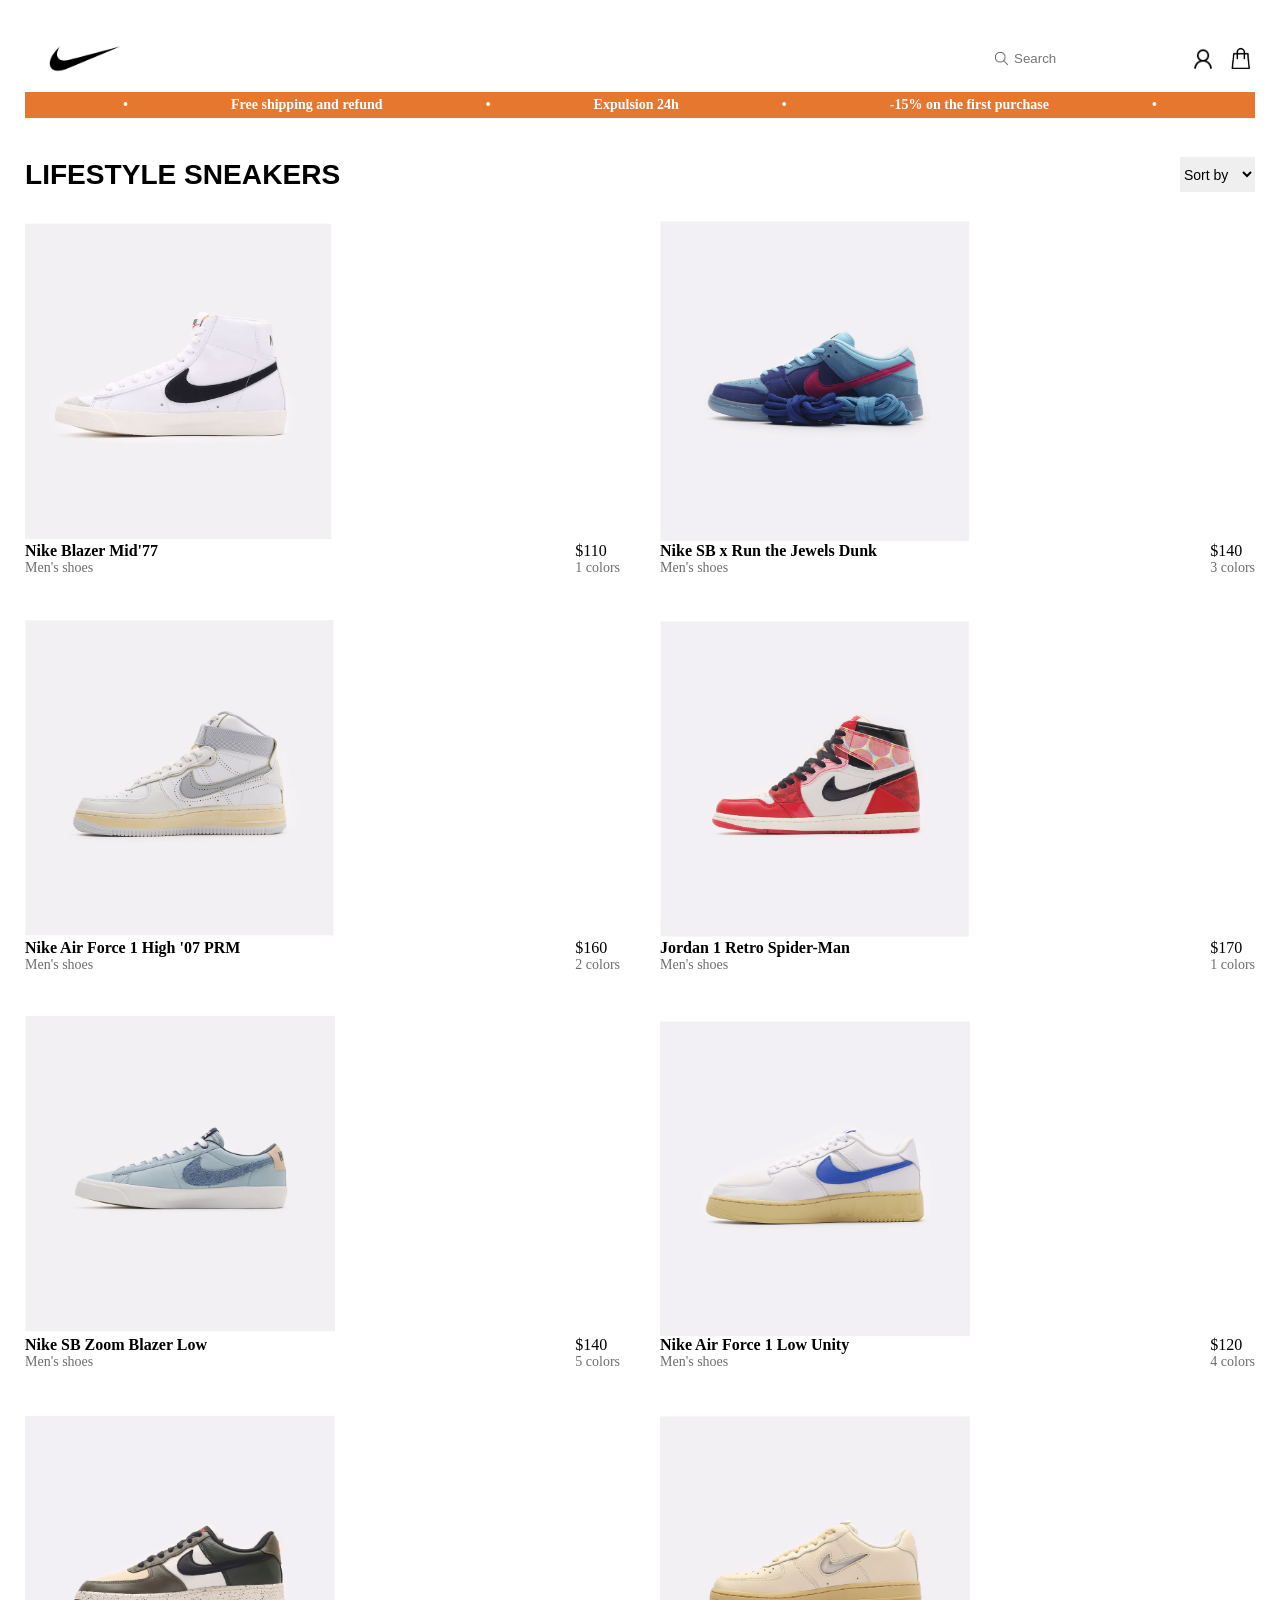
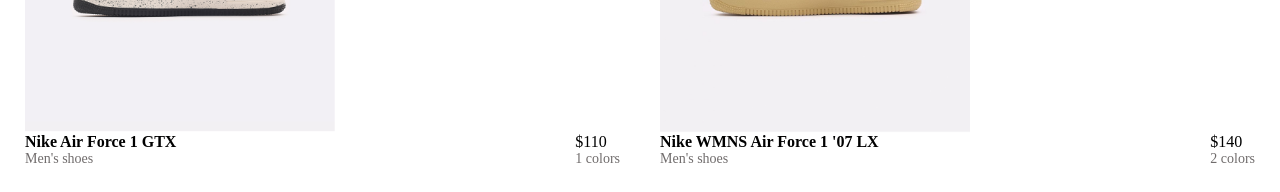
==== index.html @ 1c79cba8 "Folder Structure Changes" ====
<!DOCTYPE html>
<html>
    <head>
        <title>Sneakers</title>
        <link rel="stylesheet" href="assets/css/style.css">
    </head>
    
    <body>
        <header>
            <div class="top">
                <img src="assets/images/nike logo.png"  alt="nike logo" width="120">
                <div class="top-right">
                    <form class="search">
                        <button type="submit" id="submit">
                            <img src="assets/images/search.png" alt="search" width="15" >   
                        </button>
                        <input
                            type="search"
                            name="search"
                            placeholder="Search"
                            id="search"
                            >
                    </form>
                    <img src="assets/images/user.png" alt="user_logo" width="28">
                    <img src="assets/images/shopping_bag.jpg" alt="shopping_bag" width="28">
                </div>
            </div>

            <div class="header">
                <div>•</div>
                <div>Free shipping and refund</div>
                <div>•</div>
                <div>Expulsion 24h</div>
                <div>•</div>
                <div>-15% on the first purchase</div>
                <div>•</div>
            </div>
        </header>

        <div class="category">
            <div><h3>LIFESTYLE SNEAKERS</h3></div>
            <div>
                <form>
                    <select id="sort" name="sort">
                        <option>Sort by</option>
                    </select>
                </form>
            </div>
        </div>

        <div class="products">
            <div class="product">
                <div><img src="assets/images/blazer_mid.png" alt="nike_blazer_mid" ></div>
                <div class="productinfo">
                    <div>
                        <h3>Nike Blazer Mid'77</h3>
                        <h5>Men's shoes</h5>
                    </div>
                    <div>
                        <h3 class="price">$110</h3>
                        <h5>1 colors</h5>
                    </div> 
                </div>
            </div>

            <div class="product">
            <div><img src="assets/images/jewels_dunk.png" alt="nike_jewels_dunk"></div>
                <div class="productinfo">
                    <div>
                        <h3>Nike SB x Run the Jewels Dunk</h3>
                        <h5>Men's shoes</h5>
                    </div>
                    <div>
                        <h3 class="price">$140</h3>
                        <h5>3 colors</h5>
                    </div> 
                </div>
            </div>

            <div class="product">
            <div><img src="assets/images/air_force_1.png" alt="nike_air_force"></div>
            <div class="productinfo">
                <div>
                    <h3>Nike Air Force 1 High '07 PRM</h3>
                    <h5>Men's shoes</h5>
                </div>
                <div>
                    <h3 class="price">$160</h3>
                    <h5>2 colors</h5>
                </div> 
            </div>
            </div>

            <div class="product">
            <div><img src="assets/images/jordan_1_retro.png" alt="nike_jordan_retro"></div>
            <div class="productinfo">
                <div>
                    <h3>Jordan 1 Retro Spider-Man</h3>
                    <h5>Men's shoes</h5>
                </div>
                <div>
                    <h3 class="price">$170</h3>
                    <h5>1 colors</h5>
                </div> 
            </div>
            </div>

            <div class="product">
                <div><img src="assets/images/SB_zoom.png" alt="nike_SB_zoom" ></div>
                <div class="productinfo">
                    <div>
                        <h3>Nike SB Zoom Blazer Low</h3>
                        <h5>Men's shoes</h5>
                    </div>
                    <div>
                        <h3 class="price">$140</h3>
                        <h5>5 colors</h5>
                    </div> 
                </div>
            </div>

            <div class="product">
                <div><img src="assets/images/air_force_1_low.png" alt="nike_airforce1_low" ></div>
                <div class="productinfo">
                    <div>
                        <h3>Nike Air Force 1 Low Unity</h3>
                        <h5>Men's shoes</h5>
                    </div>
                    <div>
                        <h3 class="price">$120</h3>
                        <h5>4 colors</h5>
                    </div> 
                </div>
            </div>

            <div class="product">
                <div><img src="assets/images/force_1_gtx.png" alt="nike_airforce1_gtx" ></div>
                <div class="productinfo">
                    <div>
                        <h3>Nike Air Force 1 GTX</h3>
                        <h5>Men's shoes</h5>
                    </div>
                    <div>
                        <h3 class="price">$110</h3>
                        <h5>1 colors</h5>
                    </div> 
                </div>
            </div>

            <div class="product">
                <div><img src="assets/images/'07_lx.png" alt="nike_07_lx" ></div>
                <div class="productinfo">
                    <div>
                        <h3>Nike WMNS Air Force 1 '07 LX</h3>
                        <h5>Men's shoes</h5>
                    </div>
                    <div>
                        <h3 class="price">$140</h3>
                        <h5>2 colors</h5>
                    </div> 
                </div>
            </div>

        </div>


    </body>
</html>
---- assets/css/style.css ----
body {
    margin: 25px;

}

.header{
    display:flex;
    background-color: rgb(230, 119, 46);
    justify-content: space-evenly;
    
}

.header div{
    padding: 2px;
    margin: 3px;
    font-weight: bold;
    font-size: 14px;
    color: #ffffff;
}

.top {
    display: flex;
    justify-content: space-between;
    align-items: center; 
}

.top-right{
    display:flex;
    align-items: center;
    gap: 10px;
    
}

.search {
    display: flex;
    align-items: center;
}

#search {
    width: 170px;
    height: 20px;
    padding: 5px;
    border: 0;
}

#submit {
    border: none;
    background: none;
    padding: 0;
    display: flex;
    cursor: pointer;
}

.category{
    display:flex;
    margin-top: 12px;
    background-color: rgb(255, 255, 255);
    justify-content: space-between;
    align-items: center;
}

.category div{
    margin: none;
    font-size: 24px;
    font-family: 'Franklin Gothic Medium', 'Arial Narrow', Arial, sans-serif;
}


#sort {
    width: 75px;
    height: 35px;
    padding: 0 ;
    border: none;
    font-size: 14px;
   
}



.products{
    display: grid;
    grid-template-columns: repeat(4, 1fr);
    justify-content: space-evenly ;
    align-items: center;
    gap: 40px;

}

.products img{
    width: 310px;
    height: 323px;
    display: block;
    justify-self: center;
}

@media (max-width: 1439px) {
    .products{
        display: grid;
        grid-template-columns: repeat(2, 1fr);
        justify-content: space-evenly ;
        align-items: center;
        gap: 40px;
    }
    
}

.product{
    display: flex;
    flex-direction: column;
    justify-content: space-around;
    
}

.productinfo{
    display: flex;
    justify-content:space-between;
    align-items: center;
    font-size: 15px;
    
    
}

.productinfo h3{
    font-size: 16px;
    justify-self: flex-end;
    margin: 0;

}

.price{
    font-weight: lighter;
}

.productinfo h5{
    color: #706c6c;
    font-size: 14px;
    font-weight: 100;
    margin: 0;
}
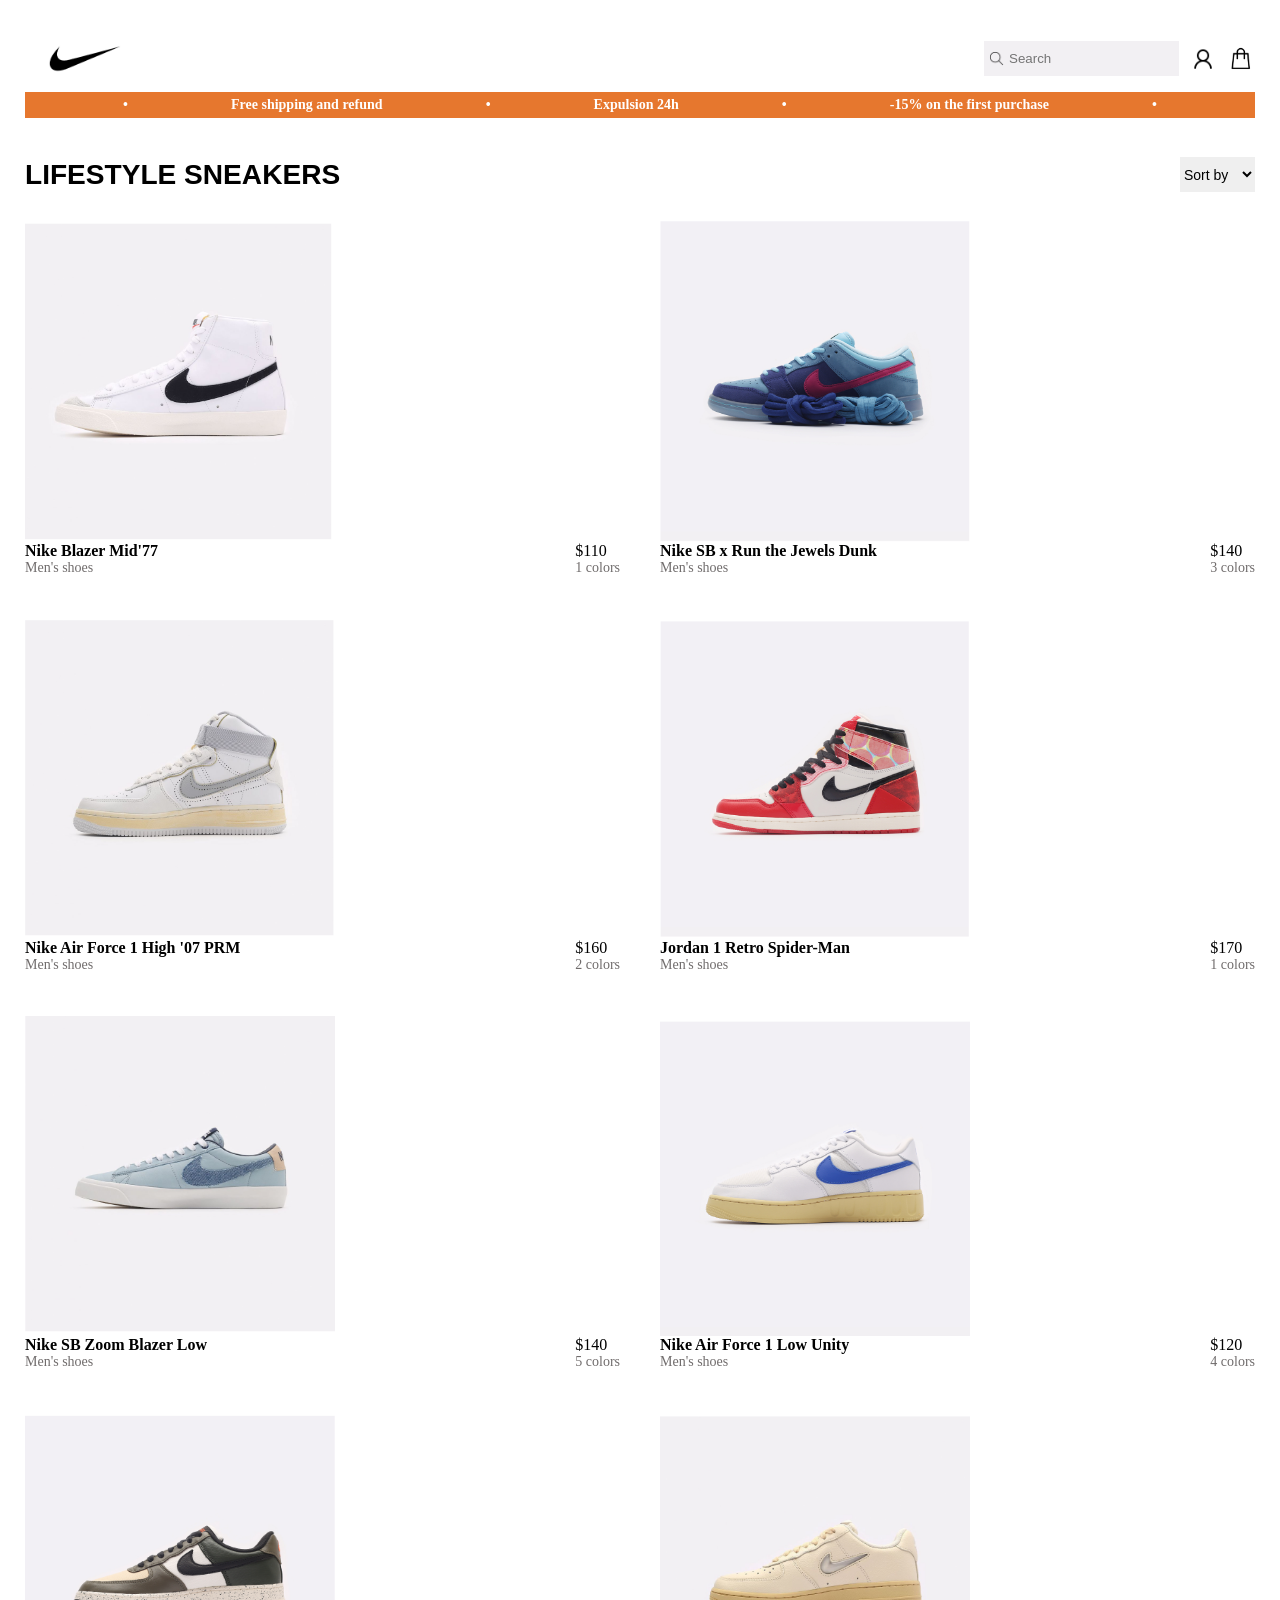
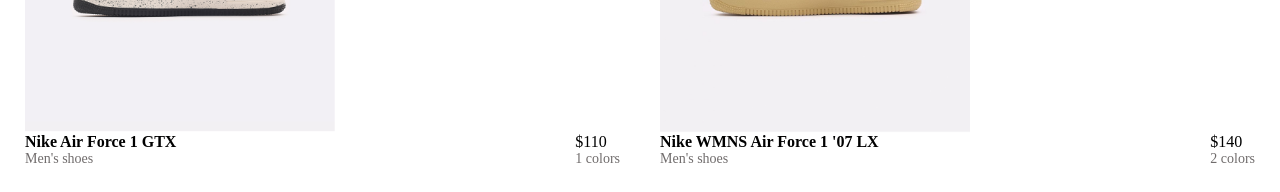
==== commit 66f4fccc: "Folder Structure Changes" ====
--- a/index.html
+++ b/index.html
@@ -48,8 +48,8 @@
             </div>
         </div>
 
-        <div class="products">
-            <div class="product">
+        <main class="products">
+            <article class="product">
                 <div><img src="assets/images/blazer_mid.png" alt="nike_blazer_mid" ></div>
                 <div class="productinfo">
                     <div>
@@ -61,9 +61,9 @@
                         <h5>1 colors</h5>
                     </div> 
                 </div>
-            </div>
+            </article>
 
-            <div class="product">
+            <article class="product">
             <div><img src="assets/images/jewels_dunk.png" alt="nike_jewels_dunk"></div>
                 <div class="productinfo">
                     <div>
@@ -75,38 +75,38 @@
                         <h5>3 colors</h5>
                     </div> 
                 </div>
-            </div>
+            </article>
 
-            <div class="product">
+            <article class="product">
             <div><img src="assets/images/air_force_1.png" alt="nike_air_force"></div>
-            <div class="productinfo">
-                <div>
-                    <h3>Nike Air Force 1 High '07 PRM</h3>
-                    <h5>Men's shoes</h5>
+                <div class="productinfo">
+                    <div>
+                        <h3>Nike Air Force 1 High '07 PRM</h3>
+                        <h5>Men's shoes</h5>
+                    </div>
+                    <div>
+                        <h3 class="price">$160</h3>
+                        <h5>2 colors</h5>
+                    </div> 
                 </div>
-                <div>
-                    <h3 class="price">$160</h3>
-                    <h5>2 colors</h5>
-                </div> 
-            </div>
-            </div>
+            </article>
 
-            <div class="product">
+            <article class="product">
             <div><img src="assets/images/jordan_1_retro.png" alt="nike_jordan_retro"></div>
-            <div class="productinfo">
-                <div>
-                    <h3>Jordan 1 Retro Spider-Man</h3>
-                    <h5>Men's shoes</h5>
+                <div class="productinfo">
+                    <div>
+                        <h3>Jordan 1 Retro Spider-Man</h3>
+                        <h5>Men's shoes</h5>
+                    </div>
+                    <div>
+                        <h3 class="price">$170</h3>
+                        <h5>1 colors</h5>
+                    </div> 
                 </div>
-                <div>
-                    <h3 class="price">$170</h3>
-                    <h5>1 colors</h5>
-                </div> 
-            </div>
-            </div>
+            </article>
 
-            <div class="product">
-                <div><img src="assets/images/SB_zoom.png" alt="nike_SB_zoom" ></div>
+            <article class="product">
+            <div><img src="assets/images/SB_zoom.png" alt="nike_SB_zoom" ></div>
                 <div class="productinfo">
                     <div>
                         <h3>Nike SB Zoom Blazer Low</h3>
@@ -117,9 +117,9 @@
                         <h5>5 colors</h5>
                     </div> 
                 </div>
-            </div>
+            </article>
 
-            <div class="product">
+            <article class="product">
                 <div><img src="assets/images/air_force_1_low.png" alt="nike_airforce1_low" ></div>
                 <div class="productinfo">
                     <div>
@@ -131,9 +131,9 @@
                         <h5>4 colors</h5>
                     </div> 
                 </div>
-            </div>
+            </article>
 
-            <div class="product">
+            <article class="product">
                 <div><img src="assets/images/force_1_gtx.png" alt="nike_airforce1_gtx" ></div>
                 <div class="productinfo">
                     <div>
@@ -145,9 +145,9 @@
                         <h5>1 colors</h5>
                     </div> 
                 </div>
-            </div>
+            </article>
 
-            <div class="product">
+            <article class="product">
                 <div><img src="assets/images/'07_lx.png" alt="nike_07_lx" ></div>
                 <div class="productinfo">
                     <div>
@@ -159,10 +159,9 @@
                         <h5>2 colors</h5>
                     </div> 
                 </div>
-            </div>
-
-        </div>
-
+            </article>
+            
+        </main>
 
     </body>
 </html>
--- a/assets/css/style.css
+++ b/assets/css/style.css
@@ -33,14 +33,17 @@
 
 .search {
     display: flex;
+    padding: 5px;
     align-items: center;
+    background-color: #F2F0F3;
 }
 
 #search {
     width: 170px;
-    height: 20px;
+    height: 25px;
     padding: 5px;
     border: 0;
+    background-color: #F2F0F3;
 }
 
 #submit {
@@ -60,7 +63,7 @@
 }
 
 .category div{
-    margin: none;
+    margin: 0;
     font-size: 24px;
     font-family: 'Franklin Gothic Medium', 'Arial Narrow', Arial, sans-serif;
 }
@@ -69,8 +72,8 @@
 #sort {
     width: 75px;
     height: 35px;
-    padding: 0 ;
-    border: none;
+    padding: 0px;
+    border: 0px;
     font-size: 14px;
    
 }
@@ -89,7 +92,7 @@
 .products img{
     width: 310px;
     height: 323px;
-    display: block;
+    display: flex;
     justify-self: center;
 }
 
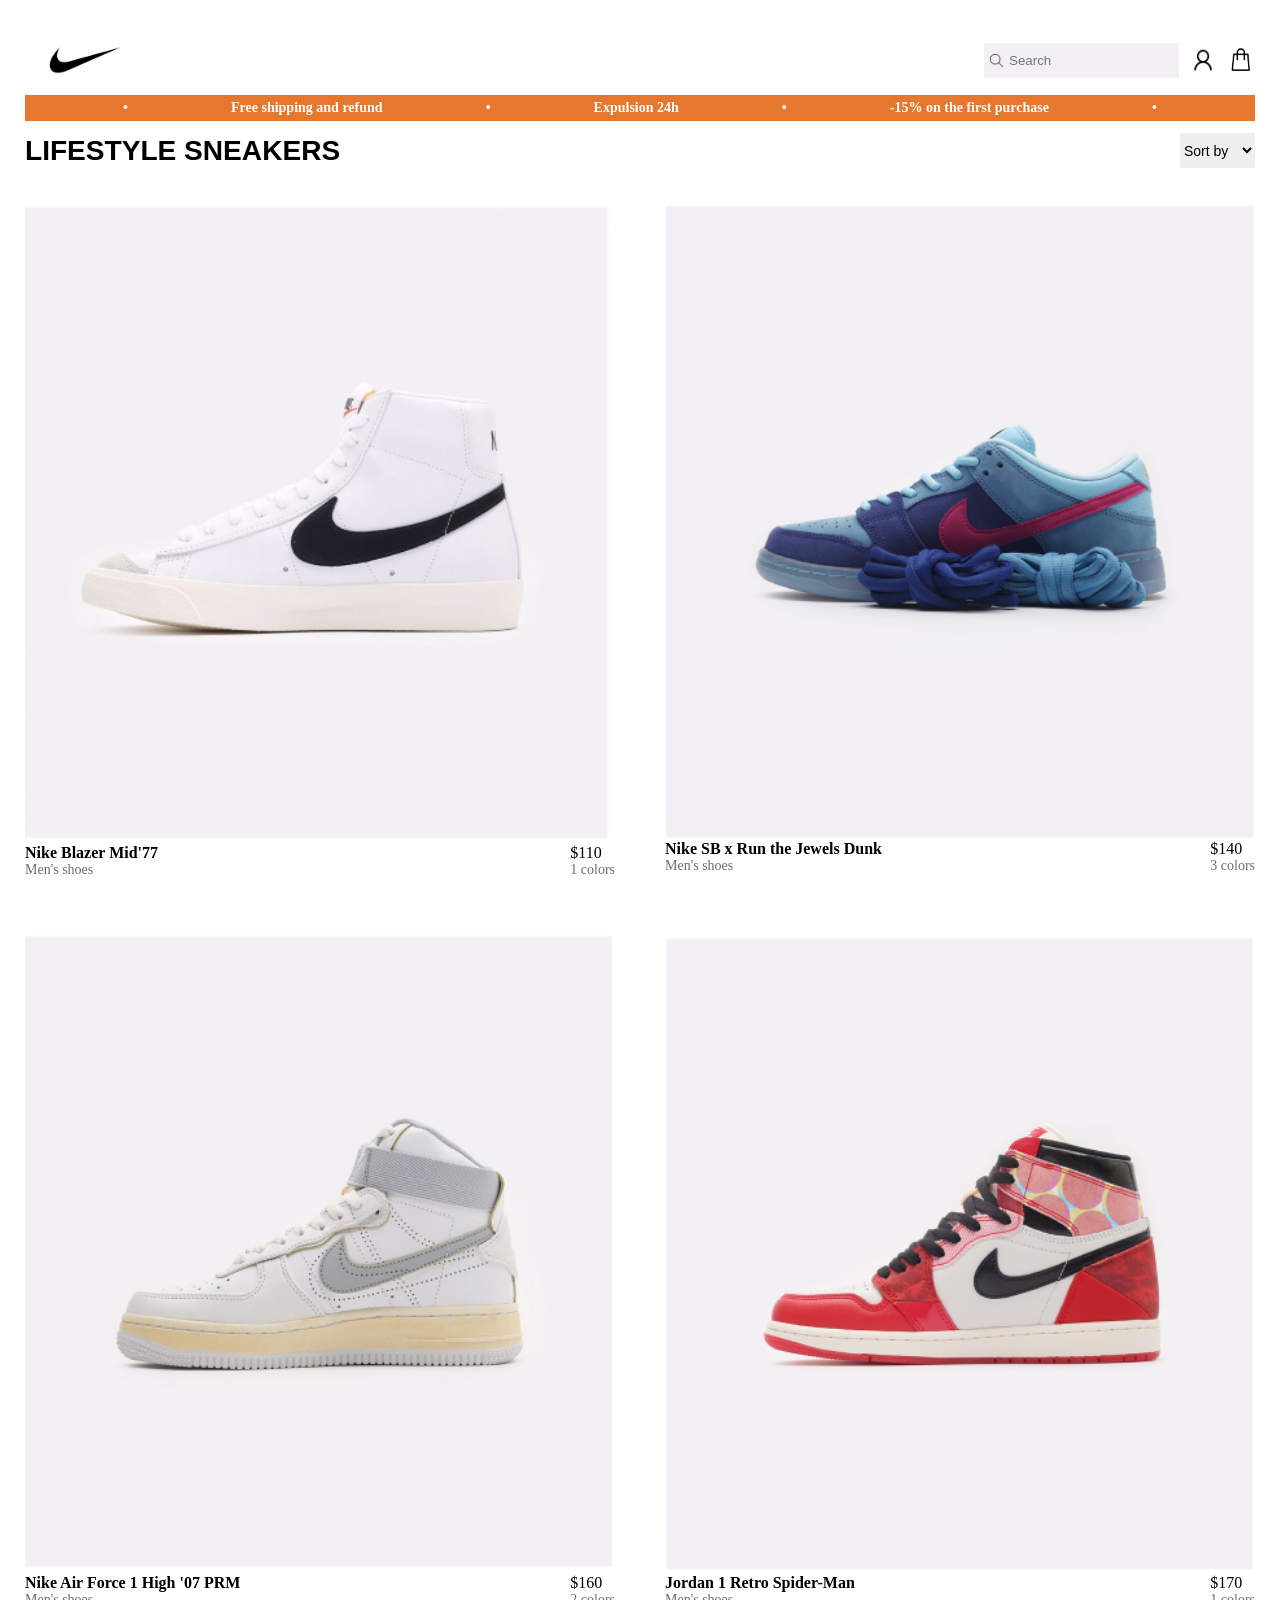
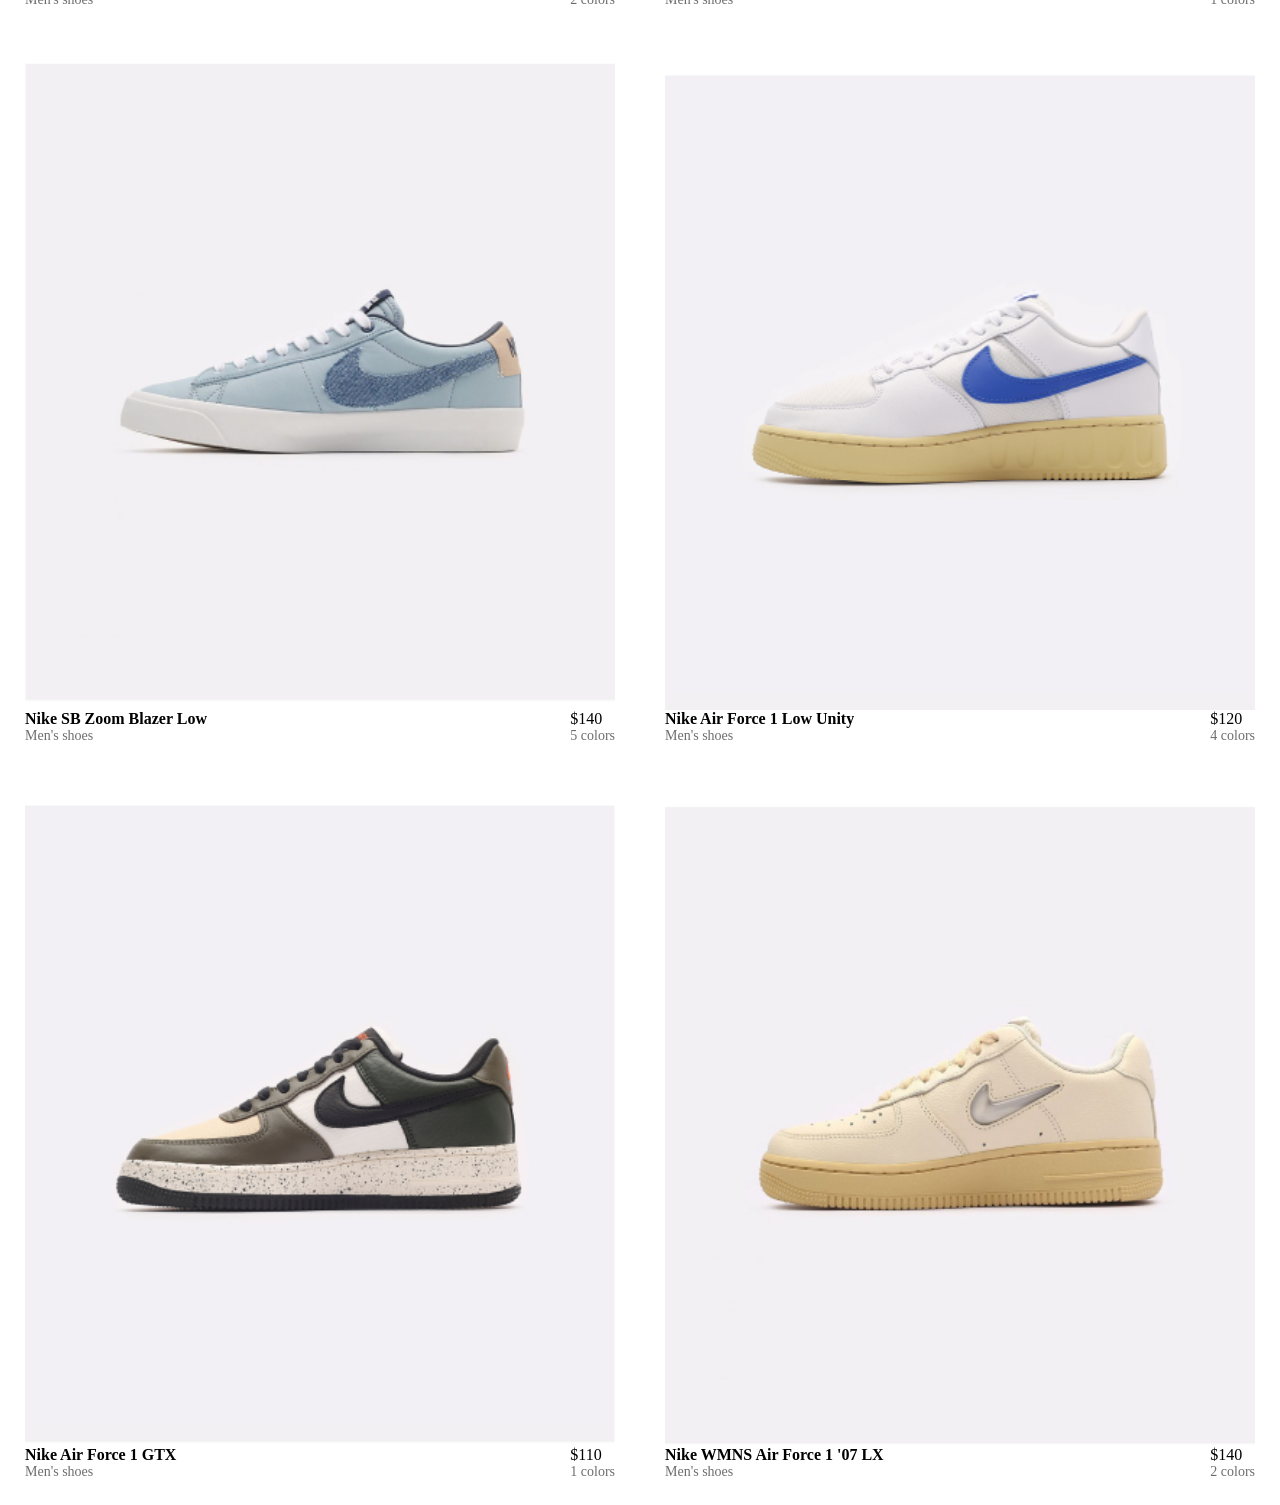
==== commit 0fd79e81: "Added Responsiveness" ====
--- a/index.html
+++ b/index.html
@@ -8,11 +8,11 @@
     <body>
         <header>
             <div class="top">
-                <img src="assets/images/nike logo.png"  alt="nike logo" width="120">
+                <img src="assets/images/nike logo.png"  alt="nike logo" width="120" height="70px">
                 <div class="top-right">
                     <form class="search">
                         <button type="submit" id="submit">
-                            <img src="assets/images/search.png" alt="search" width="15" >   
+                            <img src="assets/images/search.png" alt="search" width="15" height="15px" >   
                         </button>
                         <input
                             type="search"
@@ -21,8 +21,8 @@
                             id="search"
                             >
                     </form>
-                    <img src="assets/images/user.png" alt="user_logo" width="28">
-                    <img src="assets/images/shopping_bag.jpg" alt="shopping_bag" width="28">
+                    <img src="assets/images/user.png" alt="user_logo" width="28" height="30px" >
+                    <img src="assets/images/shopping_bag.jpg" alt="shopping_bag" width="28" height="30px">
                 </div>
             </div>
 
@@ -50,7 +50,7 @@
 
         <main class="products">
             <article class="product">
-                <div><img src="assets/images/blazer_mid.png" alt="nike_blazer_mid" ></div>
+                <img src="assets/images/blazer_mid.png" width=455px height=498px alt="nike_blazer_mid" >
                 <div class="productinfo">
                     <div>
                         <h3>Nike Blazer Mid'77</h3>
@@ -64,7 +64,7 @@
             </article>
 
             <article class="product">
-            <div><img src="assets/images/jewels_dunk.png" alt="nike_jewels_dunk"></div>
+            <img src="assets/images/jewels_dunk.png" width=455px height=498px alt="nike_jewels_dunk">
                 <div class="productinfo">
                     <div>
                         <h3>Nike SB x Run the Jewels Dunk</h3>
@@ -78,7 +78,7 @@
             </article>
 
             <article class="product">
-            <div><img src="assets/images/air_force_1.png" alt="nike_air_force"></div>
+            <img src="assets/images/air_force_1.png" width=455px height=498px alt="nike_air_force">
                 <div class="productinfo">
                     <div>
                         <h3>Nike Air Force 1 High '07 PRM</h3>
@@ -92,7 +92,7 @@
             </article>
 
             <article class="product">
-            <div><img src="assets/images/jordan_1_retro.png" alt="nike_jordan_retro"></div>
+            <img src="assets/images/jordan_1_retro.png" width=455px height=498px alt="nike_jordan_retro">
                 <div class="productinfo">
                     <div>
                         <h3>Jordan 1 Retro Spider-Man</h3>
@@ -106,7 +106,7 @@
             </article>
 
             <article class="product">
-            <div><img src="assets/images/SB_zoom.png" alt="nike_SB_zoom" ></div>
+            <img src="assets/images/SB_zoom.png" width=455px height=498px alt="nike_SB_zoom" >
                 <div class="productinfo">
                     <div>
                         <h3>Nike SB Zoom Blazer Low</h3>
@@ -120,7 +120,7 @@
             </article>
 
             <article class="product">
-                <div><img src="assets/images/air_force_1_low.png" alt="nike_airforce1_low" ></div>
+                <img src="assets/images/air_force_1_low.png" width=455px height=498px alt="nike_airforce1_low" >
                 <div class="productinfo">
                     <div>
                         <h3>Nike Air Force 1 Low Unity</h3>
@@ -134,7 +134,7 @@
             </article>
 
             <article class="product">
-                <div><img src="assets/images/force_1_gtx.png" alt="nike_airforce1_gtx" ></div>
+                <img src="assets/images/force_1_gtx.png" width=455px height=498px alt="nike_airforce1_gtx" >
                 <div class="productinfo">
                     <div>
                         <h3>Nike Air Force 1 GTX</h3>
@@ -148,7 +148,7 @@
             </article>
 
             <article class="product">
-                <div><img src="assets/images/'07_lx.png" alt="nike_07_lx" ></div>
+                <img src="assets/images/'07_lx.png" width=455px height=498px alt="nike_07_lx" >
                 <div class="productinfo">
                     <div>
                         <h3>Nike WMNS Air Force 1 '07 LX</h3>
--- a/assets/css/style.css
+++ b/assets/css/style.css
@@ -1,3 +1,9 @@
+* {
+    box-sizing: border-box;
+    margin: 0;
+    padding: 0;
+}
+
 body {
     margin: 25px;
 
@@ -68,7 +74,6 @@
     font-family: 'Franklin Gothic Medium', 'Arial Narrow', Arial, sans-serif;
 }
 
-
 #sort {
     width: 75px;
     height: 35px;
@@ -78,23 +83,21 @@
    
 }
 
-
-
 .products{
+    margin-top: 30px;
     display: grid;
     grid-template-columns: repeat(4, 1fr);
     justify-content: space-evenly ;
     align-items: center;
-    gap: 40px;
+    gap: 50px;
 
 }
 
-.products img{
-    width: 310px;
-    height: 323px;
-    display: flex;
-    justify-self: center;
+.products img {
+    width: 100%;
+    height: 100%;
 }
+
 
 @media (max-width: 1439px) {
     .products{
@@ -102,13 +105,16 @@
         grid-template-columns: repeat(2, 1fr);
         justify-content: space-evenly ;
         align-items: center;
-        gap: 40px;
+        gap: 50px;
+    
     }
     
 }
 
+
 .product{
     display: flex;
+    width: 100%;
     flex-direction: column;
     justify-content: space-around;
     
@@ -116,10 +122,10 @@
 
 .productinfo{
     display: flex;
+    width: 100%;
+    height: 100%;
     justify-content:space-between;
     align-items: center;
-    font-size: 15px;
-    
     
 }
 
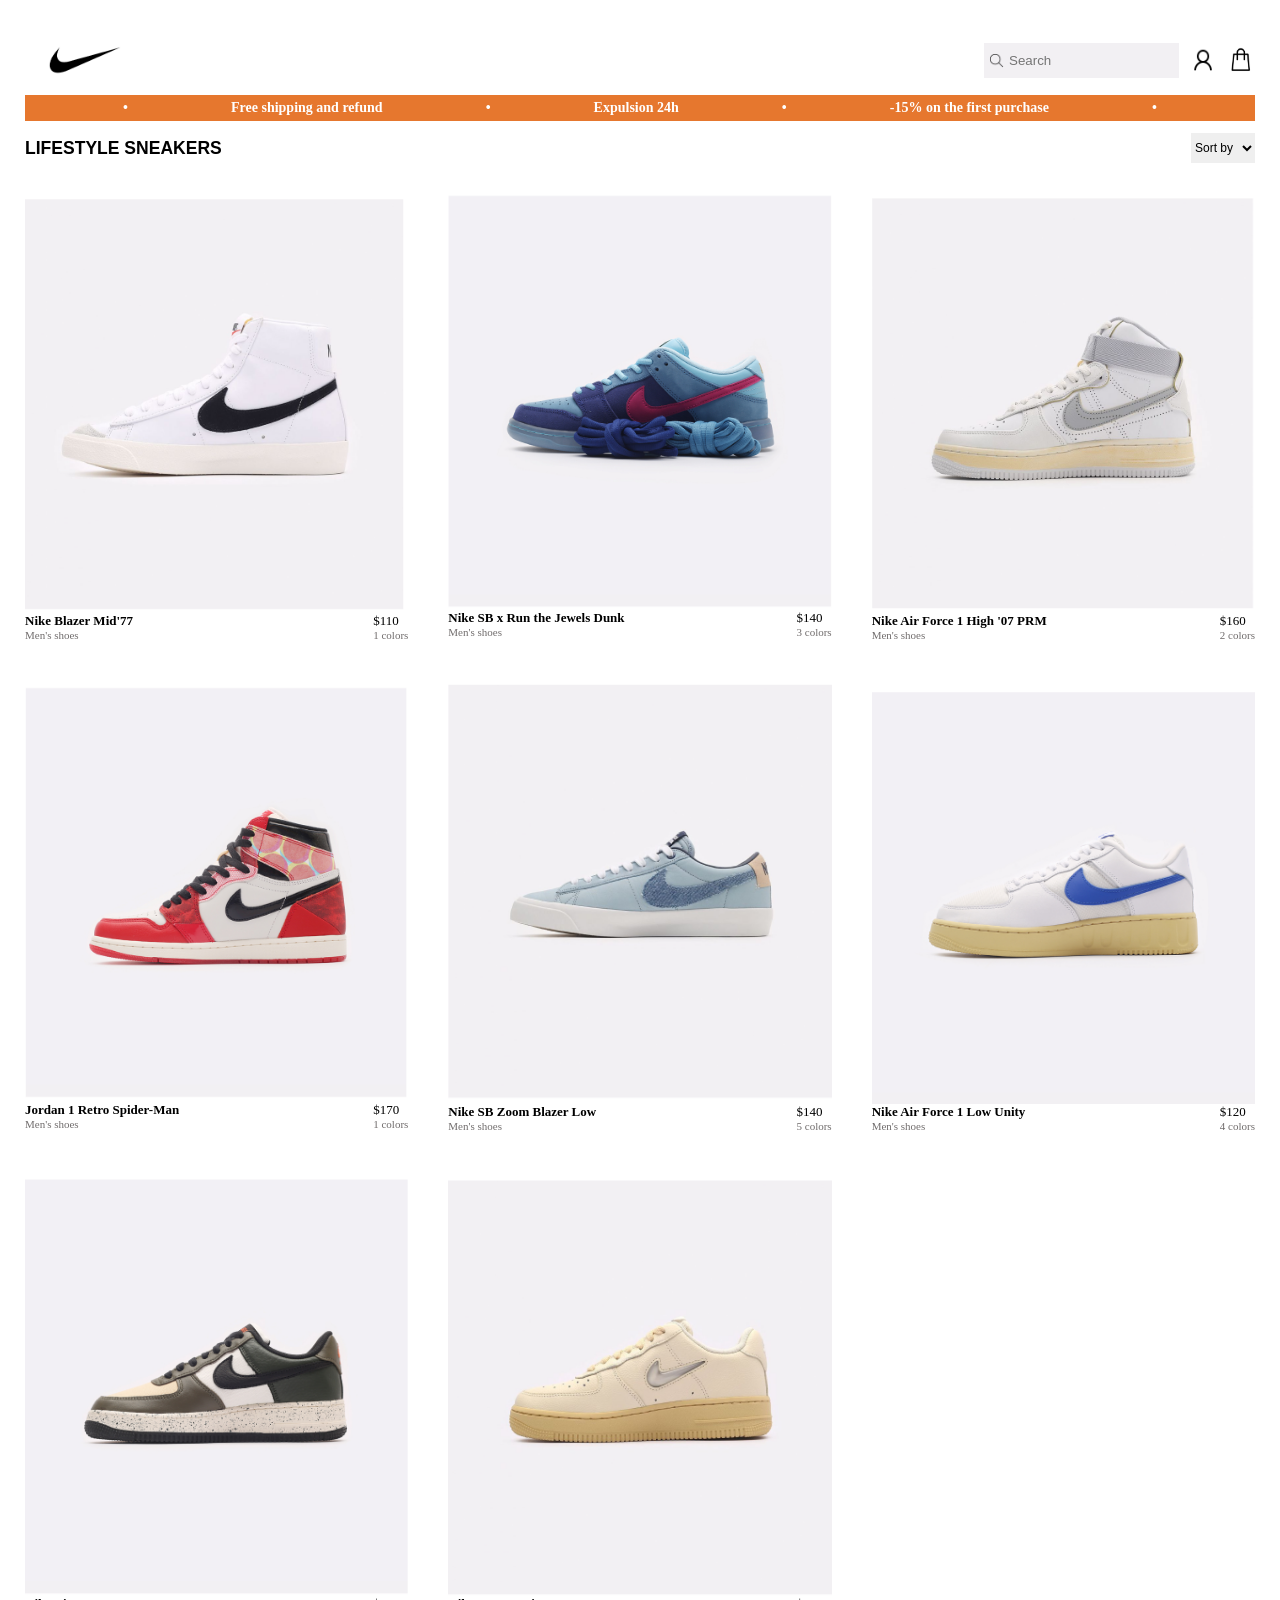
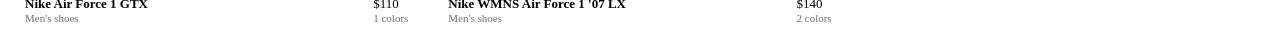
==== commit f5f61f7f: "Responsive" ====
--- a/index.html
+++ b/index.html
@@ -1,6 +1,7 @@
 <!DOCTYPE html>
 <html>
     <head>
+        <meta name="viewport" content="width=device-width, initial-scale=1.0">
         <title>Sneakers</title>
         <link rel="stylesheet" href="assets/css/style.css">
     </head>
@@ -8,11 +9,11 @@
     <body>
         <header>
             <div class="top">
-                <img src="assets/images/nike logo.png"  alt="nike logo" width="120" height="70px">
+                <img class="nikelogo" src="assets/images/nike logo.png"  alt="nike logo" width="120" height="70px">
                 <div class="top-right">
                     <form class="search">
-                        <button type="submit" id="submit">
-                            <img src="assets/images/search.png" alt="search" width="15" height="15px" >   
+                        <button type="submit" class="submit">
+                            <img class="searchicon" src="assets/images/search.png" alt="search" width="15" height="15px" >   
                         </button>
                         <input
                             type="search"
@@ -21,8 +22,8 @@
                             id="search"
                             >
                     </form>
-                    <img src="assets/images/user.png" alt="user_logo" width="28" height="30px" >
-                    <img src="assets/images/shopping_bag.jpg" alt="shopping_bag" width="28" height="30px">
+                    <img class="user" src="assets/images/user.png" alt="user_logo" width="28" height="30px" >
+                    <img class="shoppingbag"src="assets/images/shopping_bag.jpg" alt="shopping_bag" width="28" height="30px">
                 </div>
             </div>
 
@@ -41,7 +42,7 @@
             <div><h3>LIFESTYLE SNEAKERS</h3></div>
             <div>
                 <form>
-                    <select id="sort" name="sort">
+                    <select class="sort" name="sort">
                         <option>Sort by</option>
                     </select>
                 </form>
--- a/assets/css/style.css
+++ b/assets/css/style.css
@@ -6,42 +6,43 @@
 
 body {
     margin: 25px;
-
-}
-
-.header{
-    display:flex;
+}
+
+
+
+.header {
+    display: flex;
+    justify-content: space-evenly;
     background-color: rgb(230, 119, 46);
-    justify-content: space-evenly;
-    
-}
-
-.header div{
+}
+
+.header div {
+    margin: 3px;
     padding: 2px;
-    margin: 3px;
+    color: #ffffff;
+    font-size: 14px;
     font-weight: bold;
-    font-size: 14px;
-    color: #ffffff;
 }
 
 .top {
     display: flex;
     justify-content: space-between;
-    align-items: center; 
-}
-
-.top-right{
-    display:flex;
+    align-items: center;
+}
+
+.top-right {
+    display: flex;
     align-items: center;
     gap: 10px;
-    
-}
+}
+
+/* Search */
 
 .search {
     display: flex;
+    align-items: center;
     padding: 5px;
-    align-items: center;
-    background-color: #F2F0F3;
+    background-color: #f2f0f3;
 }
 
 #search {
@@ -49,108 +50,244 @@
     height: 25px;
     padding: 5px;
     border: 0;
-    background-color: #F2F0F3;
-}
-
-#submit {
+    background-color: #f2f0f3;
+}
+
+.submit {
+    display: flex;
+    padding: 0;
     border: none;
     background: none;
-    padding: 0;
-    display: flex;
     cursor: pointer;
 }
 
-.category{
-    display:flex;
+
+.category {
+    display: flex;
+    justify-content: space-between;
+    align-items: center;
     margin-top: 12px;
-    background-color: rgb(255, 255, 255);
-    justify-content: space-between;
-    align-items: center;
-}
-
-.category div{
+    background-color: #ffffff;
+}
+
+.category div {
     margin: 0;
     font-size: 24px;
     font-family: 'Franklin Gothic Medium', 'Arial Narrow', Arial, sans-serif;
 }
 
-#sort {
+.sort {
     width: 75px;
     height: 35px;
-    padding: 0px;
-    border: 0px;
+    padding: 0;
+    border: 0;
     font-size: 14px;
-   
-}
-
-.products{
+}
+
+
+
+.products {
+    display: grid;
+    grid-template-columns: repeat(2, 1fr);
+    gap: 20px;
     margin-top: 30px;
-    display: grid;
-    grid-template-columns: repeat(4, 1fr);
-    justify-content: space-evenly ;
-    align-items: center;
-    gap: 50px;
-
 }
 
 .products img {
+    display: block;
+    width: 100%;
+    height: auto;
+}
+
+.product {
+    display: flex;
+    flex-direction: column;
+    justify-content: space-around;
+    width: 100%;
+}
+
+.productinfo {
+    display: flex;
+    justify-content: space-between;
+    align-items: center;
     width: 100%;
     height: 100%;
 }
 
-
-@media (max-width: 1439px) {
-    .products{
+.price {
+    font-weight: lighter;
+}
+
+/* Mobile */
+
+@media (max-width: 767px) {
+    .header {
+        display: flex;
+        justify-content: space-evenly;
+        background-color: rgb(230, 119, 46);
+    }
+
+    .header div {
+        margin: 3px;
+        padding: 2px;
+        color: #ffffff;
+        font-size: 8px;
+        font-weight: bold;
+    }
+
+    .nikelogo {
+        width: 60px;
+        height: 40px;
+    }
+
+    .user {
+        width: 20px;
+        height: 18px;
+    }
+
+    .shoppingbag {
+        width: 20px;
+        height: 18px;
+    }
+
+    .top-right {
+        display: flex;
+        align-items: center;
+        gap: 4px;
+    }
+
+    .search {
+        display: flex;
+        padding-bottom: 5px;
+    }
+
+    #search {
+        width: 65px;
+        height: 10px;
+        padding: 5px;
+        border: 0;
+        background-color: #f2f0f3;
+    }
+
+    #search::placeholder {
+        color: #706c6c;
+        font-size: 10px;
+    }
+
+    .searchicon {
+        width: 10px;
+        height: 10px;
+    }
+
+    .submit {
+        display: flex;
+        padding: 0;
+        border: none;
+        background: none;
+        cursor: pointer;
+    }
+
+    .category {
+        display: flex;
+        justify-content: space-between;
+        align-items: center;
+        margin-top: 12px;
+        background-color: #ffffff;
+    }
+
+    .category div {
+        font-size: 12px;
+    }
+
+    .sort {
+        width: 54px;
+        height: 20px;
+        font-size: 10px;
+    }
+
+    .product {
+        display: flex;
+        flex-direction: column;
+        justify-content: space-around;
+        width: 100%;
+    }
+
+    .productinfo {
+        display: flex;
+        justify-content: space-between;
+        align-items: normal;
+        width: 100%;
+        height: 100%;
+    }
+
+    .productinfo h3 {
+        margin: 0;
+        font-size: 10px;
+    }
+
+    .productinfo h5 {
+        padding-top: 3px;
+        color: #706c6c;
+        font-size: 8px;
+        font-weight: 100;
+    }
+}
+
+/* Tablet */
+
+@media (min-width: 768px) {
+    .category div {
+        font-size: 15px;
+    }
+
+    .sort {
+        width: 64px;
+        height: 30px;
+        font-size: 12px;
+    }
+
+    .products {
         display: grid;
-        grid-template-columns: repeat(2, 1fr);
-        justify-content: space-evenly ;
+        grid-template-columns: repeat(3, 1fr);
+        justify-content: space-evenly;
+        gap: 40px;
+    }
+
+    .productinfo h3 {
+        margin: 0;
+        font-size: 13px;
+        justify-self: flex-end;
+    }
+
+    .productinfo h5 {
+        margin: 0;
+        color: #706c6c;
+        font-size: 11px;
+        font-weight: 100;
+    }
+}
+
+/* Large Desktop */
+
+@media (min-width: 1440px) {
+    .products {
+        display: grid;
+        grid-template-columns: repeat(4, 1fr);
+        justify-content: space-evenly;
         align-items: center;
-        gap: 50px;
-    
-    }
-    
-}
-
-
-.product{
-    display: flex;
-    width: 100%;
-    flex-direction: column;
-    justify-content: space-around;
-    
-}
-
-.productinfo{
-    display: flex;
-    width: 100%;
-    height: 100%;
-    justify-content:space-between;
-    align-items: center;
-    
-}
-
-.productinfo h3{
-    font-size: 16px;
-    justify-self: flex-end;
-    margin: 0;
-
-}
-
-.price{
-    font-weight: lighter;
-}
-
-.productinfo h5{
-    color: #706c6c;
-    font-size: 14px;
-    font-weight: 100;
-    margin: 0;
-}
-
-
-
-
-
-
-
-
+        gap: 40px;
+    }
+
+    .productinfo h3 {
+        margin: 0;
+        font-size: 16px;
+        justify-self: flex-end;
+    }
+
+    .productinfo h5 {
+        margin: 0;
+        color: #706c6c;
+        font-size: 14px;
+        font-weight: 100;
+    }
+}
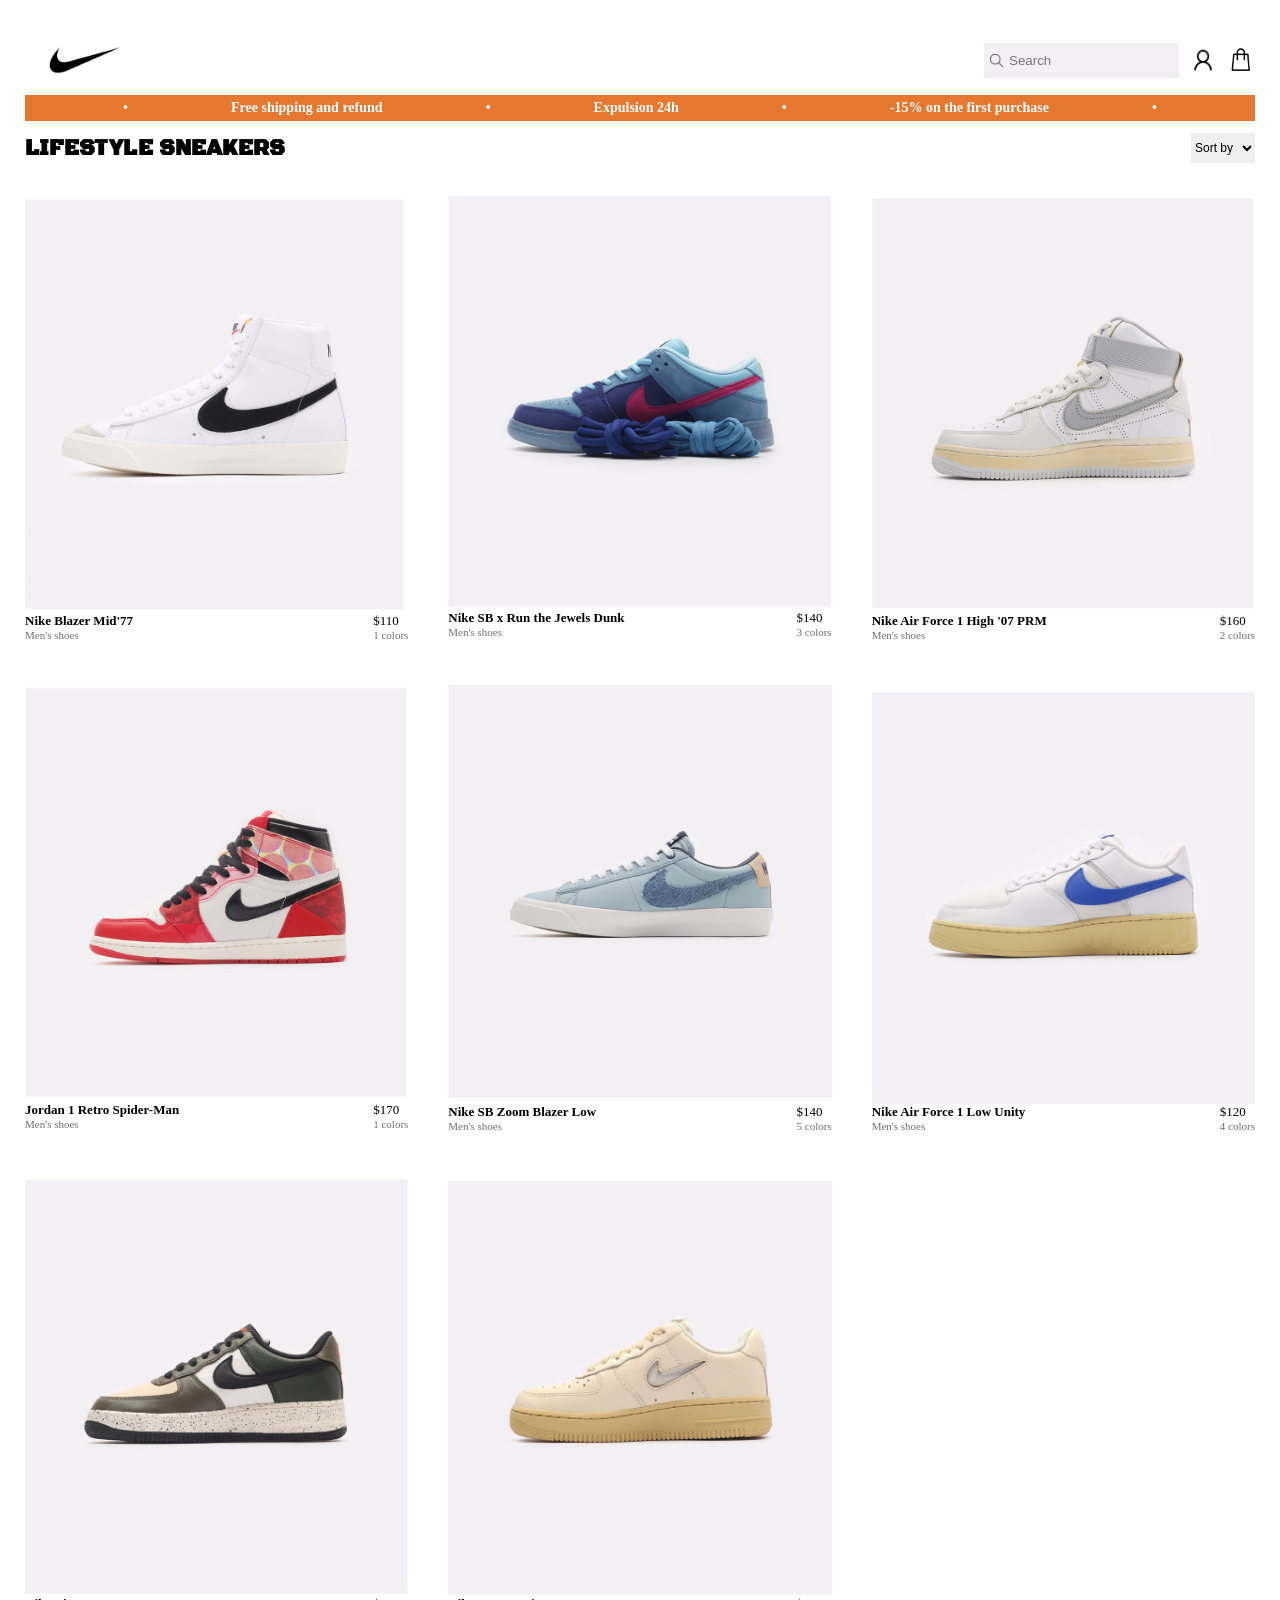
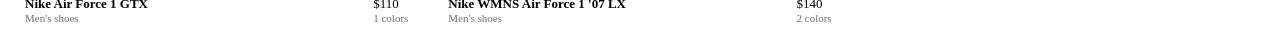
==== commit ac2e8ae9: "Responsive" ====
--- a/index.html
+++ b/index.html
@@ -1,8 +1,20 @@
 <!DOCTYPE html>
 <html>
     <head>
+        <meta charset="UTF-8">
+    
         <meta name="viewport" content="width=device-width, initial-scale=1.0">
+    
+        <link rel="preconnect" href="https://fonts.googleapis.com">
+        <link rel="preconnect" href="https://fonts.gstatic.com" crossorigin>
+    
+        <link
+        href="https://fonts.googleapis.com/css2?family=Black+Ops+One&display=swap"
+        rel="stylesheet"
+    >
+    
         <title>Sneakers</title>
+    
         <link rel="stylesheet" href="assets/css/style.css">
     </head>
     
@@ -53,11 +65,11 @@
             <article class="product">
                 <img src="assets/images/blazer_mid.png" width=455px height=498px alt="nike_blazer_mid" >
                 <div class="productinfo">
-                    <div>
+                    <div class="productinfoleft">
                         <h3>Nike Blazer Mid'77</h3>
                         <h5>Men's shoes</h5>
                     </div>
-                    <div>
+                    <div class="productinforight">
                         <h3 class="price">$110</h3>
                         <h5>1 colors</h5>
                     </div> 
--- a/assets/css/style.css
+++ b/assets/css/style.css
@@ -6,6 +6,7 @@
 
 body {
     margin: 25px;
+    font-size: 30px;
 }
 
 
@@ -73,7 +74,7 @@
 .category div {
     margin: 0;
     font-size: 24px;
-    font-family: 'Franklin Gothic Medium', 'Arial Narrow', Arial, sans-serif;
+    font-family: "Black Ops One", sans-serif;
 }
 
 .sort {
@@ -131,7 +132,7 @@
         margin: 3px;
         padding: 2px;
         color: #ffffff;
-        font-size: 8px;
+        font-size: 18%;
         font-weight: bold;
     }
 
@@ -196,7 +197,7 @@
     }
 
     .category div {
-        font-size: 12px;
+        font-size: 11px;
     }
 
     .sort {
@@ -220,24 +221,28 @@
         height: 100%;
     }
 
+    
+
     .productinfo h3 {
         margin: 0;
-        font-size: 10px;
+        font-size: 7px;
+        justify-self: flex-end;
     }
 
     .productinfo h5 {
         padding-top: 3px;
         color: #706c6c;
-        font-size: 8px;
+        font-size: 6px;
         font-weight: 100;
+        
     }
 }
 
 /* Tablet */
 
-@media (min-width: 768px) {
+@media (min-width: 767px) {
     .category div {
-        font-size: 15px;
+        font-size: 19px;
     }
 
     .sort {
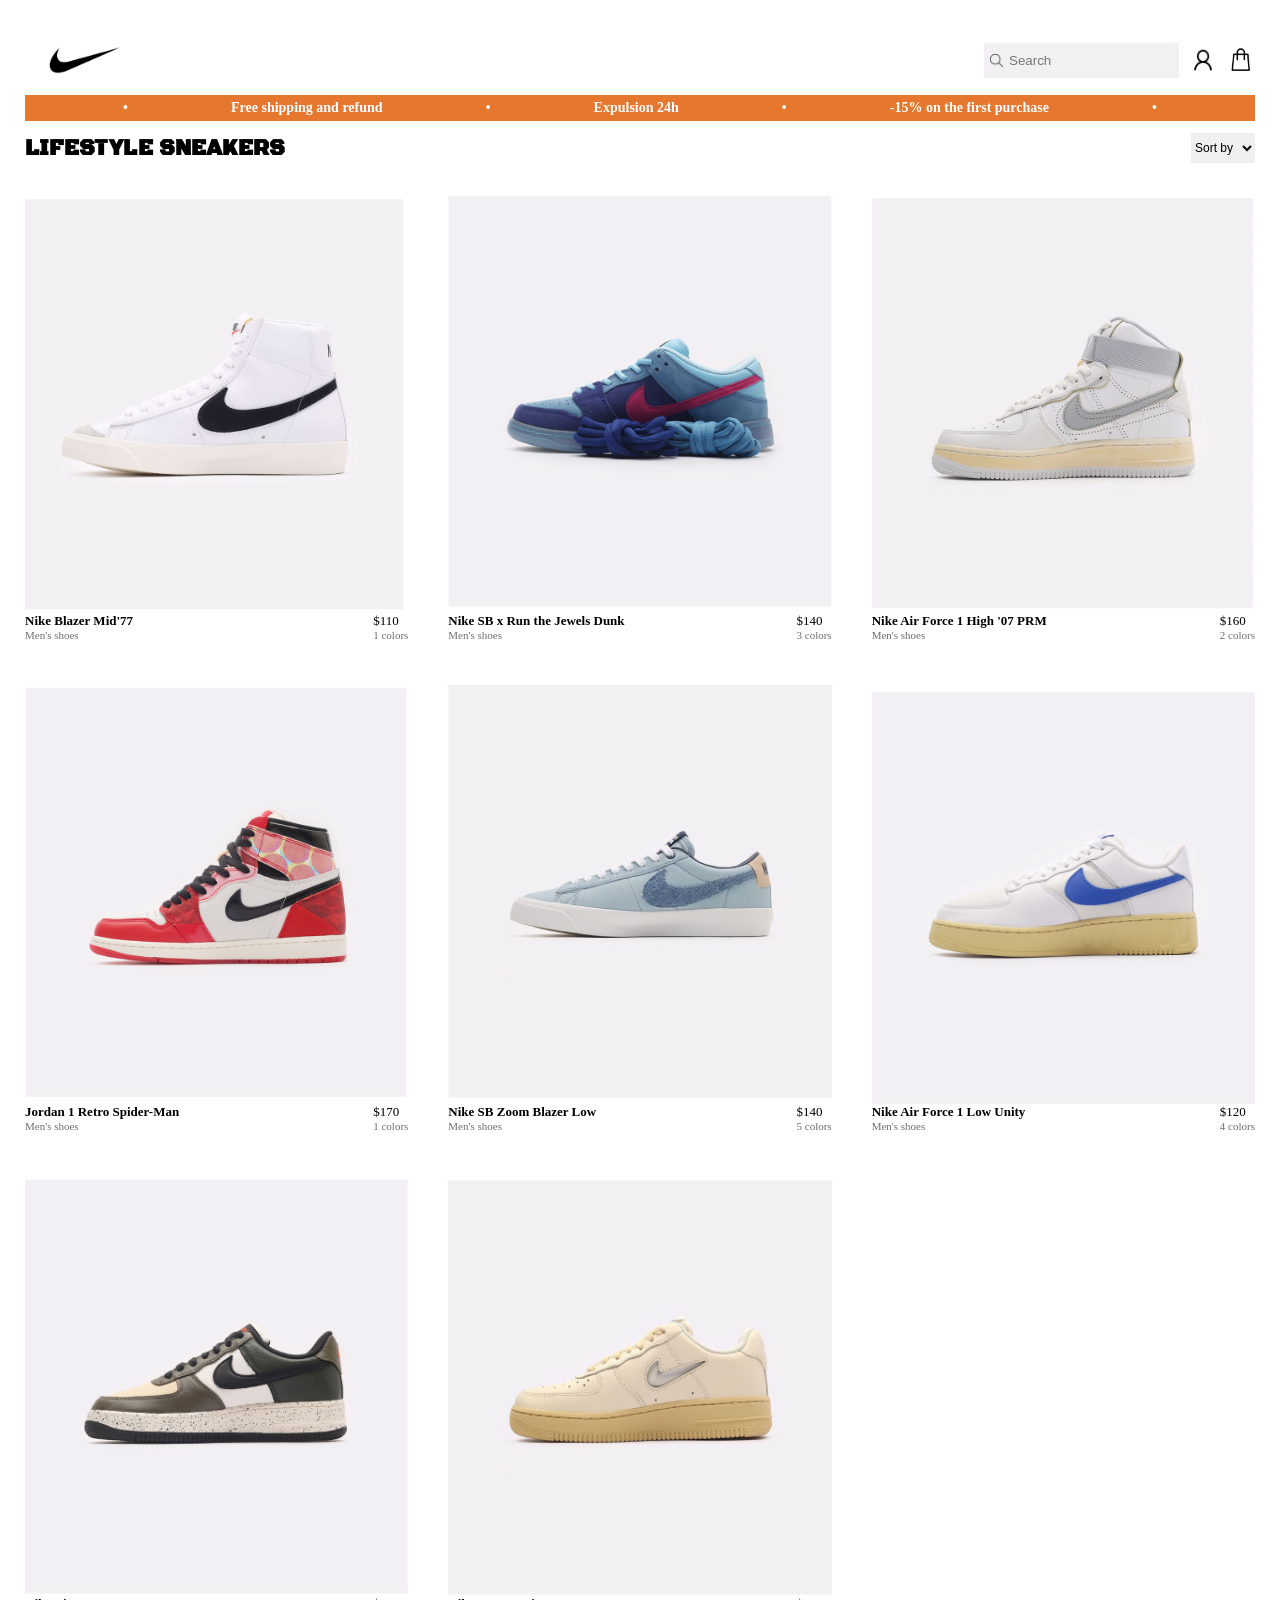
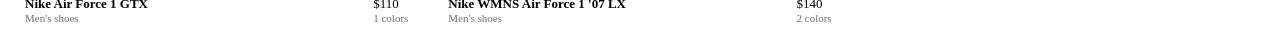
==== commit af305e94: "Responsive design and font change" ====
--- a/index.html
+++ b/index.html
@@ -65,11 +65,11 @@
             <article class="product">
                 <img src="assets/images/blazer_mid.png" width=455px height=498px alt="nike_blazer_mid" >
                 <div class="productinfo">
-                    <div class="productinfoleft">
+                    <div >
                         <h3>Nike Blazer Mid'77</h3>
                         <h5>Men's shoes</h5>
                     </div>
-                    <div class="productinforight">
+                    <div>
                         <h3 class="price">$110</h3>
                         <h5>1 colors</h5>
                     </div> 
--- a/assets/css/style.css
+++ b/assets/css/style.css
@@ -92,25 +92,28 @@
     grid-template-columns: repeat(2, 1fr);
     gap: 20px;
     margin-top: 30px;
+    align-items: center;
 }
 
 .products img {
     display: block;
     width: 100%;
     height: auto;
+    
 }
 
 .product {
     display: flex;
     flex-direction: column;
     justify-content: space-around;
+    height: 100%;
     width: 100%;
 }
 
 .productinfo {
     display: flex;
     justify-content: space-between;
-    align-items: center;
+    align-items: flex-end;
     width: 100%;
     height: 100%;
 }
@@ -216,7 +219,7 @@
     .productinfo {
         display: flex;
         justify-content: space-between;
-        align-items: normal;
+        align-items: flex-end;
         width: 100%;
         height: 100%;
     }
@@ -279,7 +282,7 @@
         display: grid;
         grid-template-columns: repeat(4, 1fr);
         justify-content: space-evenly;
-        align-items: center;
+        
         gap: 40px;
     }
 
@@ -295,4 +298,7 @@
         font-size: 14px;
         font-weight: 100;
     }
-}+}
+
+
+
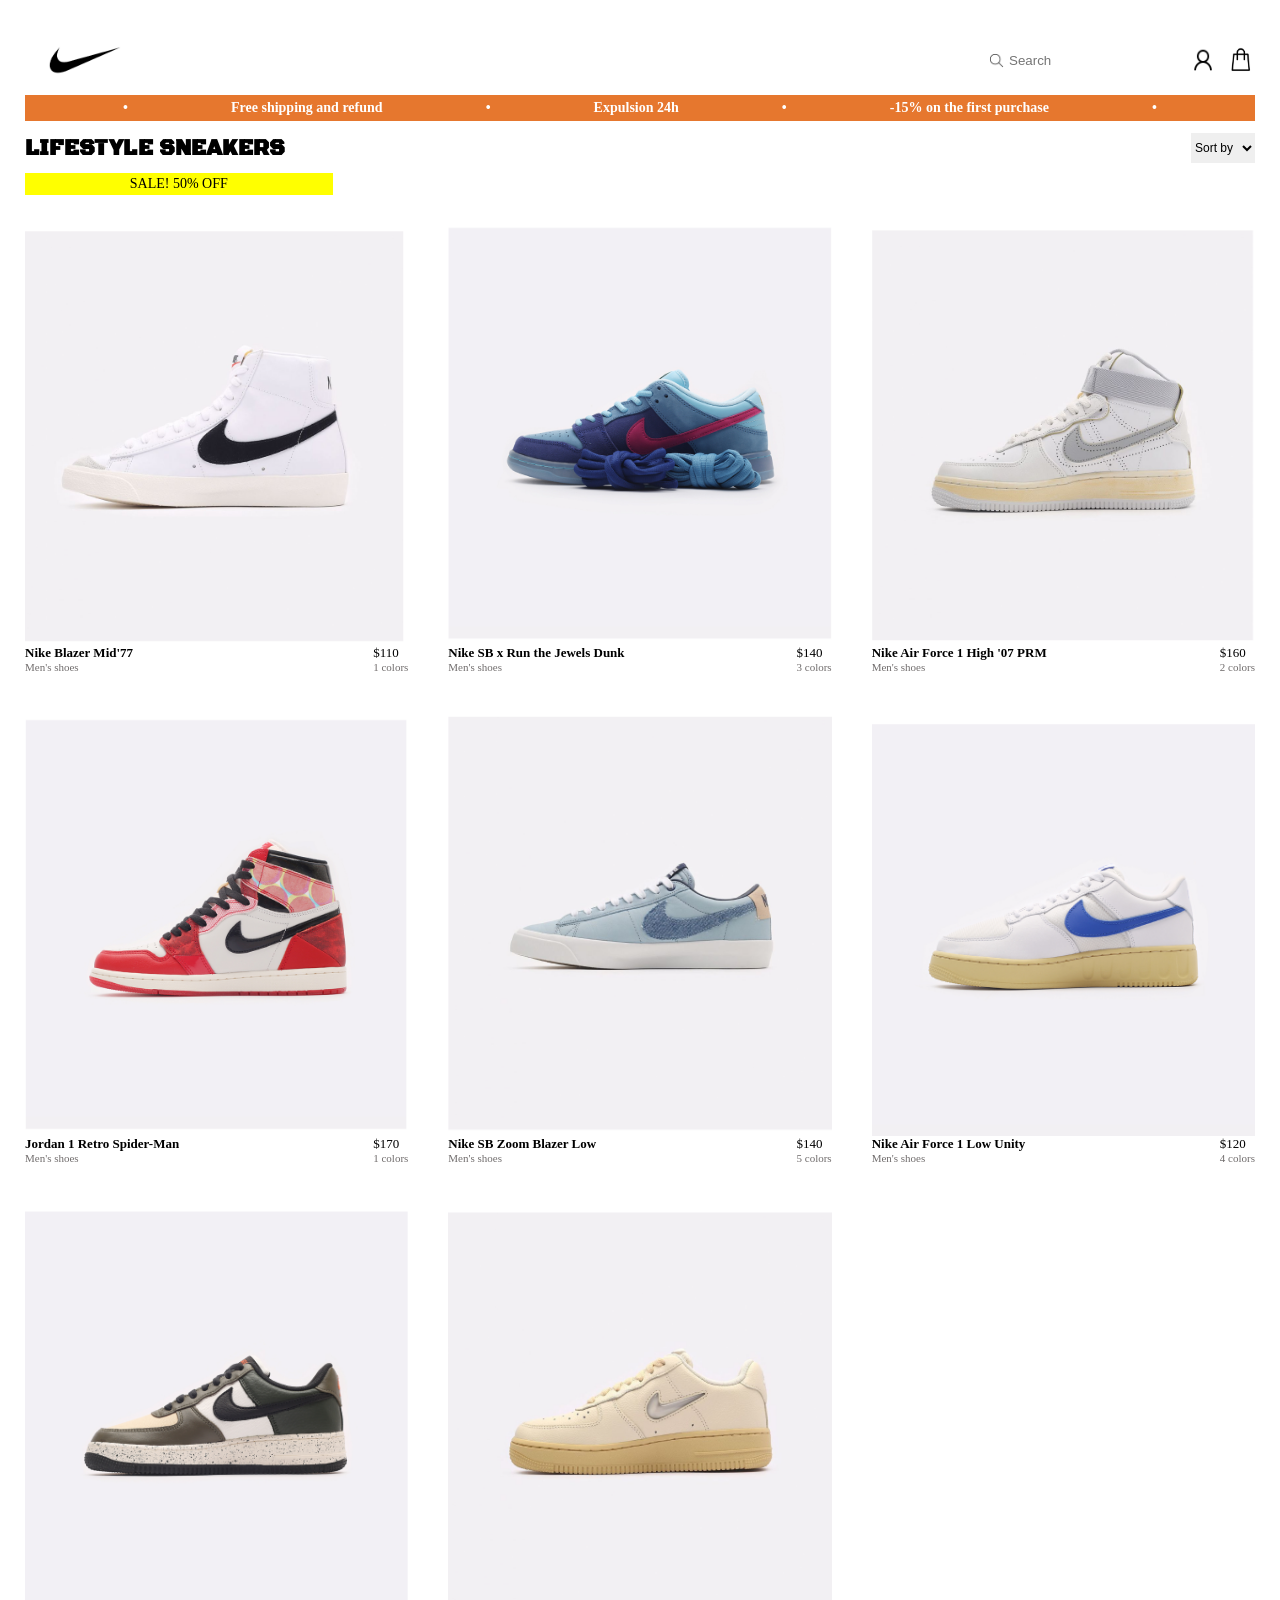
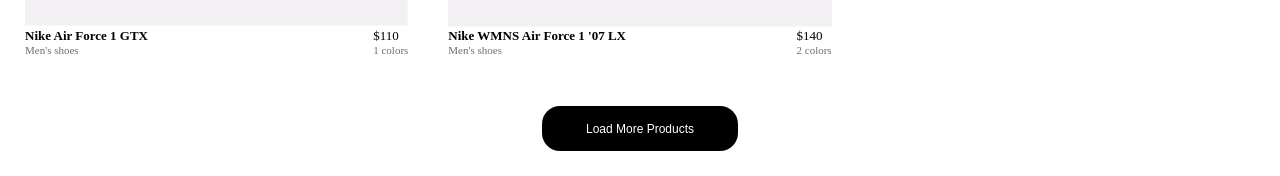
==== commit 3bd234d5: "Pseudo-classes, animations, transitions" ====
--- a/index.html
+++ b/index.html
@@ -60,6 +60,8 @@
                 </form>
             </div>
         </div>
+
+        <div class="sale">SALE! 50% OFF</div>
 
         <main class="products">
             <article class="product">
@@ -175,6 +177,9 @@
             </article>
             
         </main>
+        <div class="loadproducts">
+            <button class="load">Load More Products</button>
+        </div>
 
     </body>
 </html>
--- a/assets/css/style.css
+++ b/assets/css/style.css
@@ -1,4 +1,18 @@
-* {
+:root {
+    --background-color: #ffffff;
+    --text-color: #000000;
+    --header-color: rgb(230, 119, 46);
+    --header-text-color: #ffffff;
+    --secondary-text-color: #706c6c;
+    --input-background: #ffffff;
+    --button-background: #000000;
+    --button-hover: rgb(87, 87, 87);
+    --sale-background: yellow;
+    --border-radius: 15px;
+    --product-gap: 40px;
+}
+
+*{
     box-sizing: border-box;
     margin: 0;
     padding: 0;
@@ -7,20 +21,20 @@
 body {
     margin: 25px;
     font-size: 30px;
-}
-
-
+    background-color: var(--background-color);
+    color: var(--text-color);
+}
 
 .header {
     display: flex;
     justify-content: space-evenly;
-    background-color: rgb(230, 119, 46);
+    background-color: var(--header-color);
 }
 
 .header div {
     margin: 3px;
     padding: 2px;
-    color: #ffffff;
+    color: var(--header-text-color);
     font-size: 14px;
     font-weight: bold;
 }
@@ -37,13 +51,13 @@
     gap: 10px;
 }
 
-/* Search */
 
 .search {
     display: flex;
     align-items: center;
     padding: 5px;
-    background-color: #f2f0f3;
+    background-color: var(--input-background);
+    border-radius: var(--border-radius);
 }
 
 #search {
@@ -51,7 +65,7 @@
     height: 25px;
     padding: 5px;
     border: 0;
-    background-color: #f2f0f3;
+    background-color: var(--input-background);
 }
 
 .submit {
@@ -62,13 +76,12 @@
     cursor: pointer;
 }
 
-
 .category {
     display: flex;
     justify-content: space-between;
     align-items: center;
     margin-top: 12px;
-    background-color: #ffffff;
+    background-color: var(--background-color);
 }
 
 .category div {
@@ -85,6 +98,31 @@
     font-size: 14px;
 }
 
+.sale{
+    margin-top: 10px;
+    display: flex;
+    height: 20px;
+    width: 25%;
+    align-items: center;
+    justify-content: center;
+    background-color: var(--sale-background);
+    font-size: 9px;
+    animation: sale 1.5s infinite;
+}
+
+@keyframes sale {
+    0% {
+        opacity: 1;
+    }
+
+    50% {
+        opacity: 0.5;
+    }
+
+    100% {
+        opacity: 1;
+    }
+}
 
 
 .products {
@@ -99,9 +137,8 @@
     display: block;
     width: 100%;
     height: auto;
-    
-}
-
+}
+ 
 .product {
     display: flex;
     flex-direction: column;
@@ -122,19 +159,44 @@
     font-weight: lighter;
 }
 
+.loadproducts{
+    display: flex;
+    justify-content: center;
+}
+
+.load{
+    margin-top: 50px;
+    width: 40%;
+    height: 26px;
+    border: 0px;
+    border-radius: 18px;
+    transform: scale(1);
+    transition: 0.3s ;
+    font-size: 8px;
+    background-color: var(--button-background);
+    color: var(--header-text-color);
+}
+
+.load:hover {
+    background-color: var(--button-hover);
+    transform: scale(1.1);
+}
+
+
+
 /* Mobile */
 
 @media (max-width: 767px) {
     .header {
         display: flex;
         justify-content: space-evenly;
-        background-color: rgb(230, 119, 46);
+        background-color: var(--header-color);
     }
 
     .header div {
         margin: 3px;
         padding: 2px;
-        color: #ffffff;
+        color: var(--header-text-color);
         font-size: 18%;
         font-weight: bold;
     }
@@ -170,11 +232,11 @@
         height: 10px;
         padding: 5px;
         border: 0;
-        background-color: #f2f0f3;
+        background-color: var(--input-background);
     }
 
     #search::placeholder {
-        color: #706c6c;
+        color: var(--secondary-text-color);
         font-size: 10px;
     }
 
@@ -196,7 +258,7 @@
         justify-content: space-between;
         align-items: center;
         margin-top: 12px;
-        background-color: #ffffff;
+        background-color: var(--background-color);
     }
 
     .category div {
@@ -234,7 +296,7 @@
 
     .productinfo h5 {
         padding-top: 3px;
-        color: #706c6c;
+        color: var(--secondary-text-color);
         font-size: 6px;
         font-weight: 100;
         
@@ -252,6 +314,12 @@
         width: 64px;
         height: 30px;
         font-size: 12px;
+    }
+
+    .sale{
+        height: 22px;
+        width: 25%;
+        font-size: 14px; 
     }
 
     .products {
@@ -269,15 +337,28 @@
 
     .productinfo h5 {
         margin: 0;
-        color: #706c6c;
+        color: var(--secondary-text-color);
         font-size: 11px;
         font-weight: 100;
     }
+
+    .load{
+        width: 16%;
+        height: 45px;
+        font-size: 12px;
+    }
 }
 
 /* Large Desktop */
 
 @media (min-width: 1440px) {
+
+    .sale{
+        height: 25px;
+        width: 13%;
+        font-size: 16px; 
+    }
+
     .products {
         display: grid;
         grid-template-columns: repeat(4, 1fr);
@@ -294,11 +375,14 @@
 
     .productinfo h5 {
         margin: 0;
-        color: #706c6c;
+        color: var(--secondary-text-color);
         font-size: 14px;
         font-weight: 100;
     }
-}
-
-
-
+
+    .load{
+        width: 13%;
+        font-size: 14px;
+    }
+}
+
